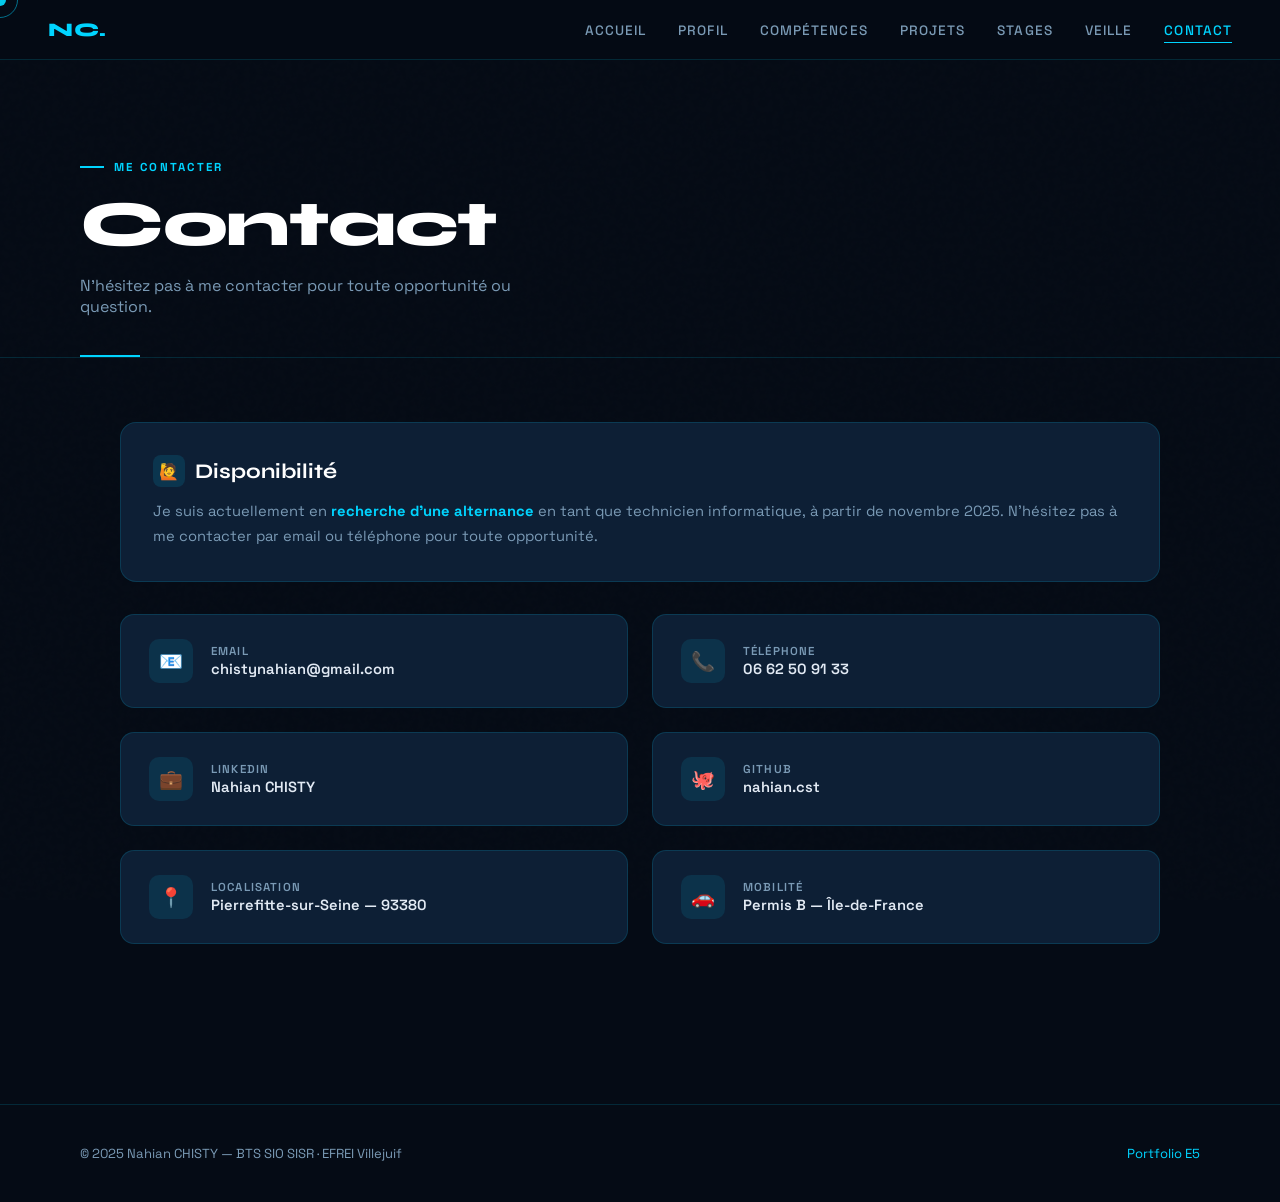
==== contact.html @ b0e4c762 "V1" ====
<!DOCTYPE html>
<html lang="fr">
<head>
<meta charset="UTF-8">
<meta name="viewport" content="width=device-width, initial-scale=1.0">
<title>Contact — Nahian CHISTY</title>
<link rel="stylesheet" href="style.css">
</head>
<body>

<div class="cursor"></div>
<div class="cursor-ring"></div>

<nav>
  <a href="index.html" class="nav-logo">NC.</a>
  <ul class="nav-links">
    <li><a href="index.html">Accueil</a></li>
    <li><a href="profil.html">Profil</a></li>
    <li><a href="competences.html">Compétences</a></li>
    <li><a href="projets.html">Projets</a></li>
    <li><a href="stages.html">Stages</a></li>
    <li><a href="veille.html">Veille</a></li>
    <li><a href="contact.html">Contact</a></li>
  </ul>
</nav>

<main class="page">
  <div class="page-header">
    <div class="section-tag">Me contacter</div>
    <h1>Contact</h1>
    <p>N'hésitez pas à me contacter pour toute opportunité ou question.</p>
  </div>

  <div class="section" style="padding-top:0;">

    <div class="card reveal" style="margin-bottom:32px;">
      <div class="card-accent"></div>
      <h2><span class="icon">🙋</span> Disponibilité</h2>
      <p>
        Je suis actuellement en <strong style="color:var(--accent)">recherche d'une alternance</strong> en tant que technicien informatique,
        à partir de novembre 2025. N'hésitez pas à me contacter par email ou téléphone pour toute opportunité.
      </p>
    </div>

    <div class="contact-grid reveal">
      <a href="mailto:chistynahian@gmail.com" class="contact-item">
        <div class="contact-icon">📧</div>
        <div class="contact-info">
          <span class="contact-label">Email</span>
          <span class="contact-value">chistynahian@gmail.com</span>
        </div>
      </a>

      <a href="tel:0662509133" class="contact-item">
        <div class="contact-icon">📞</div>
        <div class="contact-info">
          <span class="contact-label">Téléphone</span>
          <span class="contact-value">06 62 50 91 33</span>
        </div>
      </a>

      <a href="https://www.linkedin.com/in/nahian-chisty" target="_blank" class="contact-item">
        <div class="contact-icon">💼</div>
        <div class="contact-info">
          <span class="contact-label">LinkedIn</span>
          <span class="contact-value">Nahian CHISTY</span>
        </div>
      </a>

      <a href="https://github.com/nahiancst" target="_blank" class="contact-item">
        <div class="contact-icon">🐙</div>
        <div class="contact-info">
          <span class="contact-label">GitHub</span>
          <span class="contact-value">nahian.cst</span>
        </div>
      </a>

      <div class="contact-item" style="cursor:default;">
        <div class="contact-icon">📍</div>
        <div class="contact-info">
          <span class="contact-label">Localisation</span>
          <span class="contact-value">Pierrefitte-sur-Seine — 93380</span>
        </div>
      </div>

      <div class="contact-item" style="cursor:default;">
        <div class="contact-icon">🚗</div>
        <div class="contact-info">
          <span class="contact-label">Mobilité</span>
          <span class="contact-value">Permis B — Île-de-France</span>
        </div>
      </div>
    </div>

  </div>
</main>

<footer>
  <span>© 2025 Nahian CHISTY — BTS SIO SISR · EFREI Villejuif</span>
  <span style="color:var(--accent)">Portfolio E5</span>
</footer>

<script src="script.js"></script>
</body>
</html>
---- style.css ----
@import url('https://fonts.googleapis.com/css2?family=Space+Grotesk:wght@300;400;500;600;700&family=Syne:wght@400;600;700;800&display=swap');

:root {
  --bg: #050b15;
  --bg2: #0a1628;
  --card: #0d1f35;
  --card2: #0f2541;
  --accent: #00d4ff;
  --accent2: #0099cc;
  --accent3: #7effd4;
  --text: #e2eaf4;
  --muted: #7a9ab5;
  --border: rgba(0,212,255,0.15);
  --glow: rgba(0,212,255,0.08);
}

*, *::before, *::after { box-sizing: border-box; margin: 0; padding: 0; }

html { scroll-behavior: smooth; }

body {
  font-family: 'Space Grotesk', sans-serif;
  background: var(--bg);
  color: var(--text);
  overflow-x: hidden;
  cursor: none;
}

/* Custom Cursor */
.cursor {
  position: fixed;
  width: 12px; height: 12px;
  background: var(--accent);
  border-radius: 50%;
  pointer-events: none;
  z-index: 9999;
  transform: translate(-50%,-50%);
  transition: transform 0.1s, width 0.2s, height 0.2s, opacity 0.2s;
  mix-blend-mode: difference;
}
.cursor-ring {
  position: fixed;
  width: 36px; height: 36px;
  border: 1.5px solid var(--accent);
  border-radius: 50%;
  pointer-events: none;
  z-index: 9998;
  transform: translate(-50%,-50%);
  transition: transform 0.15s ease, width 0.3s, height 0.3s;
  opacity: 0.5;
}
.cursor-ring.expand { width: 60px; height: 60px; opacity: 0.2; }

/* Noise overlay */
body::before {
  content: '';
  position: fixed;
  inset: 0;
  background-image: url("data:image/svg+xml,%3Csvg viewBox='0 0 200 200' xmlns='http://www.w3.org/2000/svg'%3E%3Cfilter id='n'%3E%3CfeTurbulence type='fractalNoise' baseFrequency='0.75' numOctaves='4' stitchTiles='stitch'/%3E%3C/filter%3E%3Crect width='100%25' height='100%25' filter='url(%23n)' opacity='0.03'/%3E%3C/svg%3E");
  pointer-events: none;
  z-index: 0;
  opacity: 0.4;
}

/* ─── NAV ─── */
nav {
  position: fixed;
  top: 0; left: 0; right: 0;
  z-index: 100;
  display: flex;
  align-items: center;
  justify-content: space-between;
  padding: 18px 48px;
  background: rgba(5,11,21,0.85);
  backdrop-filter: blur(20px);
  border-bottom: 1px solid var(--border);
}

.nav-logo {
  font-family: 'Syne', sans-serif;
  font-weight: 800;
  font-size: 1.2rem;
  color: var(--accent);
  letter-spacing: 0.05em;
  text-decoration: none;
}

.nav-links {
  display: flex;
  gap: 32px;
  list-style: none;
}

.nav-links a {
  color: var(--muted);
  text-decoration: none;
  font-size: 0.85rem;
  font-weight: 500;
  letter-spacing: 0.08em;
  text-transform: uppercase;
  position: relative;
  transition: color 0.3s;
}

.nav-links a::after {
  content: '';
  position: absolute;
  bottom: -4px; left: 0;
  width: 0; height: 1.5px;
  background: var(--accent);
  transition: width 0.3s ease;
}

.nav-links a:hover { color: var(--accent); }
.nav-links a:hover::after { width: 100%; }
.nav-links a.active { color: var(--accent); }
.nav-links a.active::after { width: 100%; }

/* ─── PAGE WRAPPER ─── */
.page {
  min-height: 100vh;
  padding-top: 80px;
}

/* ─── HERO (index) ─── */
.hero {
  position: relative;
  min-height: calc(100vh - 80px);
  display: flex;
  align-items: center;
  padding: 80px 80px;
  overflow: hidden;
}

.hero-grid-bg {
  position: absolute;
  inset: 0;
  background-image:
    linear-gradient(rgba(0,212,255,0.04) 1px, transparent 1px),
    linear-gradient(90deg, rgba(0,212,255,0.04) 1px, transparent 1px);
  background-size: 60px 60px;
  z-index: 0;
}

.hero-glow {
  position: absolute;
  width: 600px; height: 600px;
  border-radius: 50%;
  background: radial-gradient(circle, rgba(0,212,255,0.12) 0%, transparent 70%);
  top: -150px; right: -100px;
  pointer-events: none;
  animation: pulse-glow 4s ease-in-out infinite alternate;
}
.hero-glow2 {
  position: absolute;
  width: 400px; height: 400px;
  border-radius: 50%;
  background: radial-gradient(circle, rgba(126,255,212,0.06) 0%, transparent 70%);
  bottom: -100px; left: 100px;
  pointer-events: none;
  animation: pulse-glow 6s ease-in-out infinite alternate-reverse;
}

@keyframes pulse-glow {
  from { transform: scale(1); opacity: 1; }
  to { transform: scale(1.2); opacity: 0.6; }
}

.hero-content {
  position: relative;
  z-index: 1;
  max-width: 750px;
}

.hero-badge {
  display: inline-flex;
  align-items: center;
  gap: 8px;
  background: rgba(0,212,255,0.08);
  border: 1px solid var(--border);
  border-radius: 100px;
  padding: 6px 16px;
  font-size: 0.75rem;
  font-weight: 600;
  letter-spacing: 0.1em;
  text-transform: uppercase;
  color: var(--accent);
  margin-bottom: 32px;
  animation: fade-up 0.8s ease both;
}

.hero-badge .dot {
  width: 6px; height: 6px;
  border-radius: 50%;
  background: var(--accent3);
  animation: blink 1.5s ease infinite;
}

@keyframes blink {
  0%, 100% { opacity: 1; }
  50% { opacity: 0.2; }
}

.hero-title {
  font-family: 'Syne', sans-serif;
  font-size: clamp(3rem, 7vw, 6rem);
  font-weight: 800;
  line-height: 1;
  letter-spacing: -0.02em;
  color: #fff;
  animation: fade-up 0.8s 0.1s ease both;
}

.hero-title span {
  display: block;
  background: linear-gradient(135deg, var(--accent), var(--accent3));
  -webkit-background-clip: text;
  -webkit-text-fill-color: transparent;
  background-clip: text;
}

.hero-subtitle {
  font-size: 1.1rem;
  color: var(--muted);
  margin-top: 24px;
  max-width: 520px;
  line-height: 1.7;
  animation: fade-up 0.8s 0.2s ease both;
}

.hero-cta {
  display: flex;
  gap: 16px;
  margin-top: 40px;
  animation: fade-up 0.8s 0.3s ease both;
}

.btn-primary {
  display: inline-flex;
  align-items: center;
  gap: 10px;
  background: var(--accent);
  color: var(--bg);
  padding: 14px 28px;
  border-radius: 8px;
  font-weight: 700;
  font-size: 0.9rem;
  text-decoration: none;
  letter-spacing: 0.04em;
  transition: transform 0.2s, box-shadow 0.2s, background 0.2s;
  box-shadow: 0 0 0 rgba(0,212,255,0);
}
.btn-primary:hover {
  transform: translateY(-2px);
  box-shadow: 0 8px 30px rgba(0,212,255,0.35);
  background: #22e0ff;
}

.btn-secondary {
  display: inline-flex;
  align-items: center;
  gap: 10px;
  background: transparent;
  color: var(--text);
  padding: 14px 28px;
  border-radius: 8px;
  border: 1px solid var(--border);
  font-weight: 600;
  font-size: 0.9rem;
  text-decoration: none;
  transition: border-color 0.2s, color 0.2s, transform 0.2s;
}
.btn-secondary:hover {
  border-color: var(--accent);
  color: var(--accent);
  transform: translateY(-2px);
}

.hero-stats {
  display: flex;
  gap: 48px;
  margin-top: 64px;
  padding-top: 40px;
  border-top: 1px solid var(--border);
  animation: fade-up 0.8s 0.4s ease both;
}

.stat-item { display: flex; flex-direction: column; }
.stat-number {
  font-family: 'Syne', sans-serif;
  font-size: 2.2rem;
  font-weight: 800;
  color: #fff;
  line-height: 1;
}
.stat-label {
  font-size: 0.78rem;
  color: var(--muted);
  margin-top: 4px;
  text-transform: uppercase;
  letter-spacing: 0.08em;
}

/* ─── SECTION STYLES ─── */
.section {
  padding: 100px 80px;
  max-width: 1200px;
  margin: 0 auto;
}

.section-header {
  margin-bottom: 64px;
}

.section-tag {
  font-size: 0.72rem;
  font-weight: 700;
  letter-spacing: 0.2em;
  text-transform: uppercase;
  color: var(--accent);
  display: flex;
  align-items: center;
  gap: 10px;
  margin-bottom: 12px;
}
.section-tag::before {
  content: '';
  display: inline-block;
  width: 24px; height: 1.5px;
  background: var(--accent);
}

.section-title {
  font-family: 'Syne', sans-serif;
  font-size: clamp(2rem, 4vw, 3rem);
  font-weight: 800;
  color: #fff;
  letter-spacing: -0.02em;
  line-height: 1.1;
}

/* ─── CARDS ─── */
.card {
  background: var(--card);
  border: 1px solid var(--border);
  border-radius: 16px;
  padding: 32px;
  margin-bottom: 24px;
  position: relative;
  overflow: hidden;
  transition: border-color 0.3s, transform 0.3s, box-shadow 0.3s;
}

.card::before {
  content: '';
  position: absolute;
  inset: 0;
  background: var(--glow);
  opacity: 0;
  transition: opacity 0.3s;
}

.card:hover {
  border-color: rgba(0,212,255,0.35);
  transform: translateY(-3px);
  box-shadow: 0 20px 60px rgba(0,0,0,0.4);
}
.card:hover::before { opacity: 1; }

.card-accent {
  position: absolute;
  top: 0; left: 0; right: 0;
  height: 2px;
  background: linear-gradient(90deg, var(--accent), var(--accent3));
  opacity: 0;
  transition: opacity 0.3s;
}
.card:hover .card-accent { opacity: 1; }

.card h2 {
  font-family: 'Syne', sans-serif;
  font-size: 1.3rem;
  font-weight: 700;
  color: #fff;
  margin-bottom: 12px;
  display: flex;
  align-items: center;
  gap: 10px;
}

.card h2 .icon {
  width: 32px; height: 32px;
  border-radius: 8px;
  background: rgba(0,212,255,0.12);
  display: flex;
  align-items: center;
  justify-content: center;
  font-size: 1rem;
}

.card h3 {
  font-size: 1rem;
  font-weight: 600;
  color: var(--accent);
  margin-bottom: 6px;
  margin-top: 20px;
}
.card h3:first-child { margin-top: 0; }

.card p {
  color: var(--muted);
  line-height: 1.7;
  font-size: 0.92rem;
}

.card ul {
  list-style: none;
  margin-top: 12px;
}
.card ul li {
  color: var(--muted);
  font-size: 0.9rem;
  padding: 5px 0;
  padding-left: 18px;
  position: relative;
  line-height: 1.5;
}
.card ul li::before {
  content: '▹';
  position: absolute;
  left: 0;
  color: var(--accent);
  font-size: 0.8rem;
}

.card-date {
  font-size: 0.78rem;
  color: var(--accent);
  font-weight: 600;
  letter-spacing: 0.06em;
  margin-bottom: 8px;
  text-transform: uppercase;
}

.card-grid {
  display: grid;
  grid-template-columns: 1fr 1fr;
  gap: 24px;
}

/* ─── SKILLS BARS ─── */
.skill-item {
  margin-bottom: 20px;
}
.skill-header {
  display: flex;
  justify-content: space-between;
  align-items: center;
  margin-bottom: 8px;
}
.skill-name {
  font-size: 0.88rem;
  font-weight: 600;
  color: var(--text);
}
.skill-percent {
  font-size: 0.78rem;
  font-weight: 700;
  color: var(--accent);
}
.progress {
  background: rgba(255,255,255,0.05);
  border-radius: 100px;
  height: 6px;
  overflow: visible;
  position: relative;
}
.progress-bar {
  height: 6px;
  border-radius: 100px;
  background: linear-gradient(90deg, var(--accent2), var(--accent), var(--accent3));
  position: relative;
  width: 0;
  transition: width 1.5s cubic-bezier(0.4,0,0.2,1);
  box-shadow: 0 0 8px rgba(0,212,255,0.5);
}
.progress-bar::after {
  content: '';
  position: absolute;
  right: 0; top: 50%;
  transform: translateY(-50%);
  width: 10px; height: 10px;
  border-radius: 50%;
  background: #fff;
  box-shadow: 0 0 8px var(--accent);
}

/* ─── SKILL TAGS ─── */
.skill-tags {
  display: flex;
  flex-wrap: wrap;
  gap: 10px;
  margin-top: 16px;
}
.tag {
  background: rgba(0,212,255,0.08);
  border: 1px solid var(--border);
  color: var(--accent);
  padding: 6px 14px;
  border-radius: 100px;
  font-size: 0.8rem;
  font-weight: 600;
  letter-spacing: 0.04em;
  transition: background 0.2s, border-color 0.2s;
}
.tag:hover {
  background: rgba(0,212,255,0.18);
  border-color: var(--accent);
}

.tag.green {
  background: rgba(126,255,212,0.08);
  border-color: rgba(126,255,212,0.2);
  color: var(--accent3);
}

/* ─── TABLE ─── */
.table-wrapper {
  overflow-x: auto;
  border-radius: 12px;
  border: 1px solid var(--border);
}
table {
  width: 100%;
  border-collapse: collapse;
  font-size: 0.88rem;
}
th {
  background: rgba(0,212,255,0.06);
  color: var(--accent);
  font-weight: 700;
  font-size: 0.75rem;
  letter-spacing: 0.1em;
  text-transform: uppercase;
  padding: 14px 18px;
  text-align: left;
  border-bottom: 1px solid var(--border);
}
td {
  padding: 14px 18px;
  border-bottom: 1px solid rgba(255,255,255,0.04);
  color: var(--muted);
  line-height: 1.5;
}
tr:last-child td { border-bottom: none; }
tr:hover td { background: var(--glow); color: var(--text); }

/* ─── TIMELINE ─── */
.timeline { position: relative; padding-left: 28px; }
.timeline::before {
  content: '';
  position: absolute;
  left: 0; top: 8px; bottom: 0;
  width: 1.5px;
  background: linear-gradient(180deg, var(--accent), transparent);
}
.timeline-item {
  position: relative;
  margin-bottom: 36px;
}
.timeline-item::before {
  content: '';
  position: absolute;
  left: -33px; top: 5px;
  width: 10px; height: 10px;
  border-radius: 50%;
  background: var(--accent);
  box-shadow: 0 0 10px rgba(0,212,255,0.5);
  border: 2px solid var(--bg);
}

/* ─── CONTACT ─── */
.contact-grid {
  display: grid;
  grid-template-columns: 1fr 1fr;
  gap: 24px;
  margin-top: 0;
}
.contact-item {
  background: var(--card);
  border: 1px solid var(--border);
  border-radius: 14px;
  padding: 24px 28px;
  display: flex;
  align-items: center;
  gap: 18px;
  text-decoration: none;
  transition: border-color 0.3s, transform 0.3s;
}
.contact-item:hover {
  border-color: var(--accent);
  transform: translateY(-3px);
}
.contact-icon {
  width: 44px; height: 44px;
  border-radius: 10px;
  background: rgba(0,212,255,0.1);
  display: flex;
  align-items: center;
  justify-content: center;
  font-size: 1.2rem;
  flex-shrink: 0;
}
.contact-info { display: flex; flex-direction: column; }
.contact-label { font-size: 0.72rem; color: var(--muted); text-transform: uppercase; letter-spacing: 0.1em; font-weight: 600; }
.contact-value { font-size: 0.92rem; color: var(--text); font-weight: 600; margin-top: 2px; }

/* ─── VEILLE CARD ─── */
.veille-grid { display: grid; grid-template-columns: 1fr 1fr 1fr; gap: 20px; }
.veille-source {
  background: var(--card);
  border: 1px solid var(--border);
  border-radius: 14px;
  padding: 22px;
  text-decoration: none;
  transition: border-color 0.3s, transform 0.3s;
  display: flex;
  flex-direction: column;
  gap: 8px;
}
.veille-source:hover { border-color: var(--accent); transform: translateY(-3px); }
.veille-source-label { font-size: 0.7rem; color: var(--muted); text-transform: uppercase; letter-spacing: 0.1em; }
.veille-source-name { font-size: 1rem; font-weight: 700; color: #fff; }
.veille-source-desc { font-size: 0.82rem; color: var(--muted); line-height: 1.5; }

/* ─── PROFIL LAYOUT ─── */
.profil-layout {
  display: grid;
  grid-template-columns: 280px 1fr;
  gap: 32px;
  align-items: start;
}

.avatar-card {
  background: var(--card);
  border: 1px solid var(--border);
  border-radius: 20px;
  padding: 36px 28px;
  text-align: center;
  position: sticky;
  top: 100px;
}

.avatar {
  width: 100px; height: 100px;
  border-radius: 50%;
  background: linear-gradient(135deg, var(--accent), var(--accent3));
  display: flex;
  align-items: center;
  justify-content: center;
  font-family: 'Syne', sans-serif;
  font-size: 2rem;
  font-weight: 800;
  color: var(--bg);
  margin: 0 auto 20px;
  box-shadow: 0 0 30px rgba(0,212,255,0.3);
}

.avatar-name {
  font-family: 'Syne', sans-serif;
  font-size: 1.2rem;
  font-weight: 800;
  color: #fff;
}
.avatar-role {
  font-size: 0.82rem;
  color: var(--accent);
  margin-top: 4px;
  font-weight: 600;
}

.avatar-divider {
  width: 40px; height: 2px;
  background: var(--accent);
  margin: 20px auto;
  border-radius: 100px;
}

.avatar-detail {
  font-size: 0.82rem;
  color: var(--muted);
  margin-bottom: 6px;
}

.quality-list { display: flex; flex-direction: column; gap: 8px; margin-top: 16px; }
.quality-item {
  background: rgba(0,212,255,0.06);
  border: 1px solid var(--border);
  border-radius: 8px;
  padding: 8px 14px;
  font-size: 0.82rem;
  font-weight: 600;
  color: var(--text);
  display: flex;
  align-items: center;
  gap: 8px;
}
.quality-item::before { content: '✦'; color: var(--accent); font-size: 0.6rem; }

/* ─── PAGE HEADER ─── */
.page-header {
  padding: 80px 80px 40px;
  border-bottom: 1px solid var(--border);
  margin-bottom: 64px;
  position: relative;
  overflow: hidden;
}
.page-header::after {
  content: '';
  position: absolute;
  bottom: 0; left: 80px;
  width: 60px; height: 2px;
  background: var(--accent);
}
.page-header h1 {
  font-family: 'Syne', sans-serif;
  font-size: clamp(2.2rem, 5vw, 4rem);
  font-weight: 800;
  color: #fff;
  letter-spacing: -0.02em;
}
.page-header p {
  color: var(--muted);
  font-size: 1rem;
  margin-top: 12px;
  max-width: 500px;
}

/* ─── FOOTER ─── */
footer {
  border-top: 1px solid var(--border);
  padding: 40px 80px;
  display: flex;
  justify-content: space-between;
  align-items: center;
  color: var(--muted);
  font-size: 0.82rem;
  margin-top: 60px;
}

/* ─── ANIMATIONS ─── */
@keyframes fade-up {
  from { opacity: 0; transform: translateY(30px); }
  to { opacity: 1; transform: translateY(0); }
}

.reveal {
  opacity: 0;
  transform: translateY(30px);
  transition: opacity 0.7s ease, transform 0.7s ease;
}
.reveal.visible {
  opacity: 1;
  transform: translateY(0);
}

/* ─── RESPONSIVE ─── */
@media (max-width: 900px) {
  nav { padding: 16px 24px; }
  .nav-links { gap: 18px; }
  .hero { padding: 60px 24px; }
  .section { padding: 60px 24px; }
  .page-header { padding: 60px 24px 40px; }
  .card-grid { grid-template-columns: 1fr; }
  .profil-layout { grid-template-columns: 1fr; }
  .avatar-card { position: static; }
  .contact-grid { grid-template-columns: 1fr; }
  .veille-grid { grid-template-columns: 1fr; }
  .hero-stats { gap: 28px; }
  footer { flex-direction: column; gap: 12px; text-align: center; padding: 30px 24px; }
  .nav-links { display: none; }
}
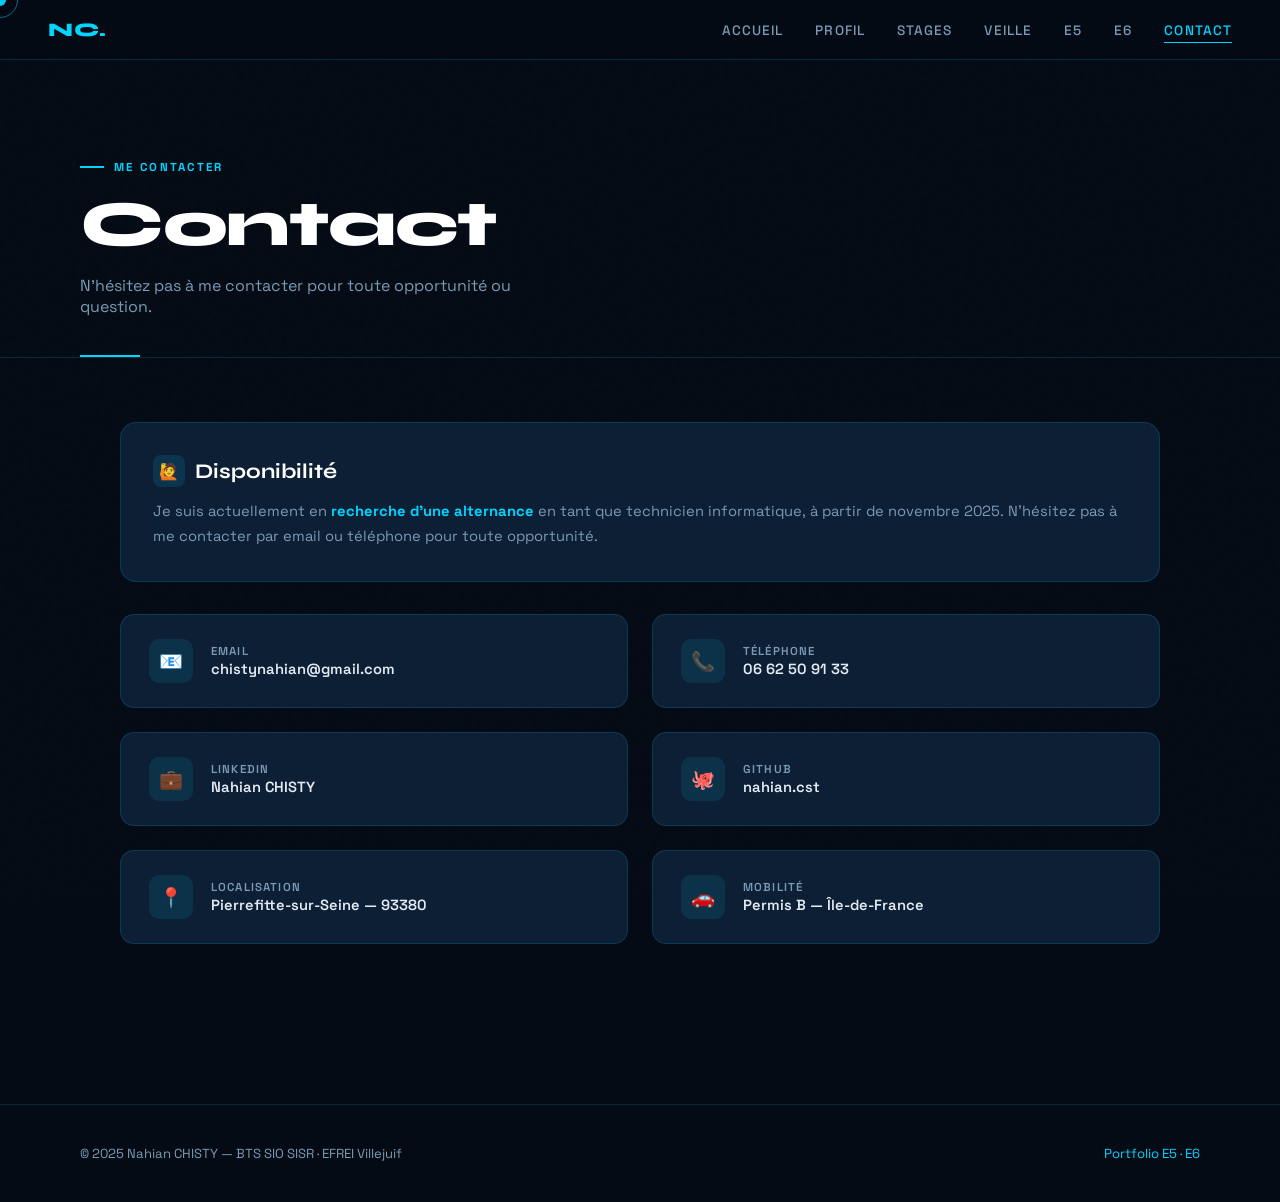
==== commit ef6f730f: "contact.html" ====
--- a/contact.html
+++ b/contact.html
@@ -16,10 +16,10 @@
   <ul class="nav-links">
     <li><a href="index.html">Accueil</a></li>
     <li><a href="profil.html">Profil</a></li>
-    <li><a href="competences.html">Compétences</a></li>
-    <li><a href="projets.html">Projets</a></li>
     <li><a href="stages.html">Stages</a></li>
     <li><a href="veille.html">Veille</a></li>
+    <li><a href="e5.html">E5</a></li>
+    <li><a href="e6.html">E6</a></li>
     <li><a href="contact.html">Contact</a></li>
   </ul>
 </nav>
@@ -43,6 +43,7 @@
     </div>
 
     <div class="contact-grid reveal">
+
       <a href="mailto:chistynahian@gmail.com" class="contact-item">
         <div class="contact-icon">📧</div>
         <div class="contact-info">
@@ -90,6 +91,7 @@
           <span class="contact-value">Permis B — Île-de-France</span>
         </div>
       </div>
+
     </div>
 
   </div>
@@ -97,9 +99,9 @@
 
 <footer>
   <span>© 2025 Nahian CHISTY — BTS SIO SISR · EFREI Villejuif</span>
-  <span style="color:var(--accent)">Portfolio E5</span>
+  <span style="color:var(--accent)">Portfolio E5 · E6</span>
 </footer>
 
 <script src="script.js"></script>
 </body>
-</html>+</html>
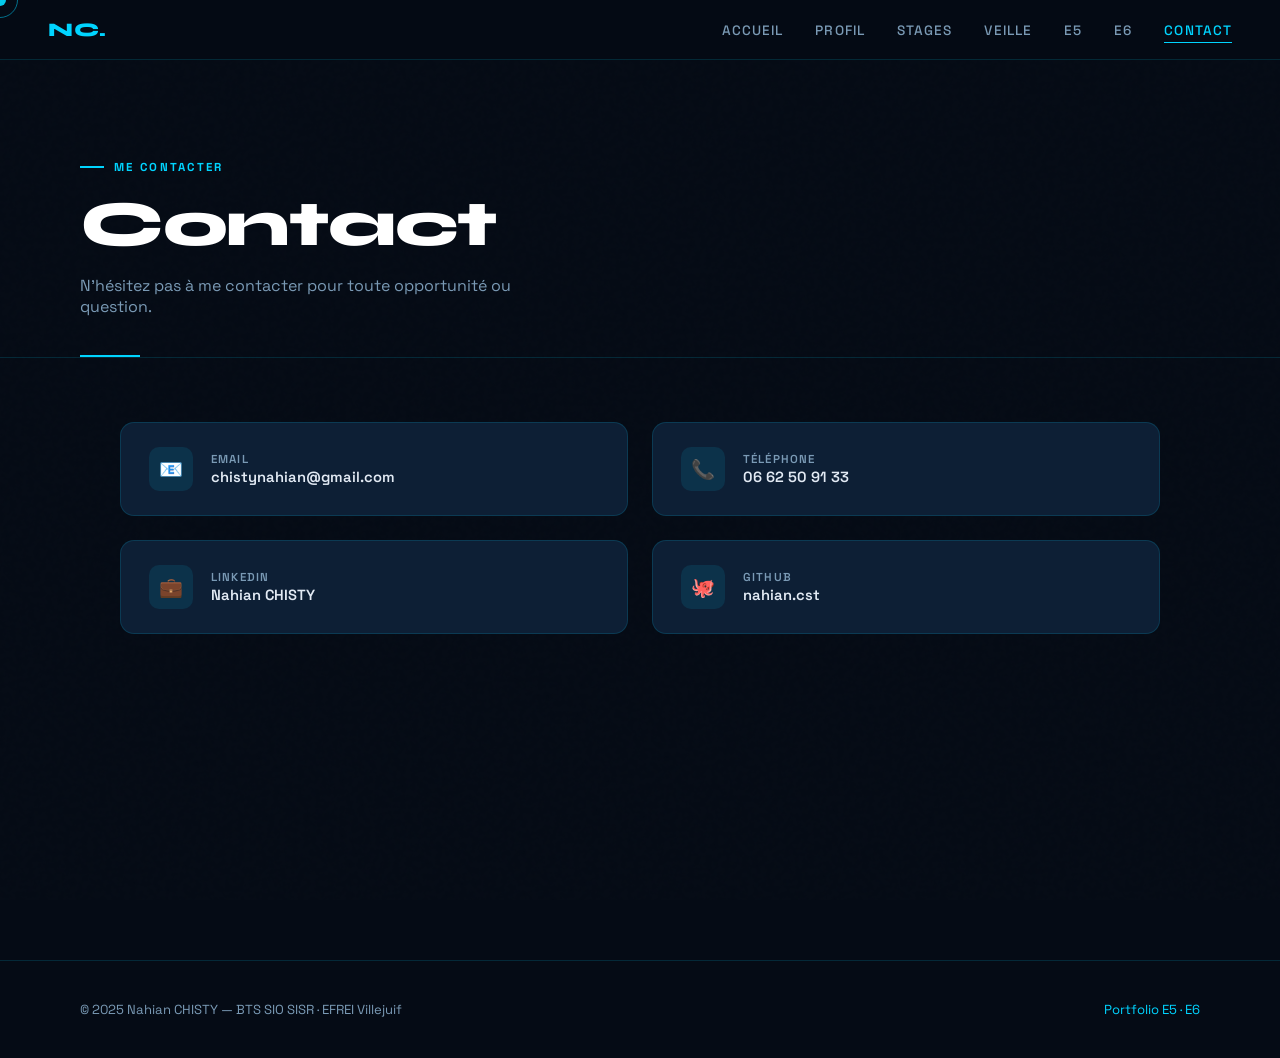
==== commit 936f4743: "contact.html" ====
--- a/contact.html
+++ b/contact.html
@@ -33,15 +33,6 @@
 
   <div class="section" style="padding-top:0;">
 
-    <div class="card reveal" style="margin-bottom:32px;">
-      <div class="card-accent"></div>
-      <h2><span class="icon">🙋</span> Disponibilité</h2>
-      <p>
-        Je suis actuellement en <strong style="color:var(--accent)">recherche d'une alternance</strong> en tant que technicien informatique,
-        à partir de novembre 2025. N'hésitez pas à me contacter par email ou téléphone pour toute opportunité.
-      </p>
-    </div>
-
     <div class="contact-grid reveal">
 
       <a href="mailto:chistynahian@gmail.com" class="contact-item">
@@ -76,22 +67,6 @@
         </div>
       </a>
 
-      <div class="contact-item" style="cursor:default;">
-        <div class="contact-icon">📍</div>
-        <div class="contact-info">
-          <span class="contact-label">Localisation</span>
-          <span class="contact-value">Pierrefitte-sur-Seine — 93380</span>
-        </div>
-      </div>
-
-      <div class="contact-item" style="cursor:default;">
-        <div class="contact-icon">🚗</div>
-        <div class="contact-info">
-          <span class="contact-label">Mobilité</span>
-          <span class="contact-value">Permis B — Île-de-France</span>
-        </div>
-      </div>
-
     </div>
 
   </div>
--- a/style.css
+++ b/style.css
@@ -779,4 +779,4 @@
   .hero-stats { gap: 28px; }
   footer { flex-direction: column; gap: 12px; text-align: center; padding: 30px 24px; }
   .nav-links { display: none; }
-}+}
